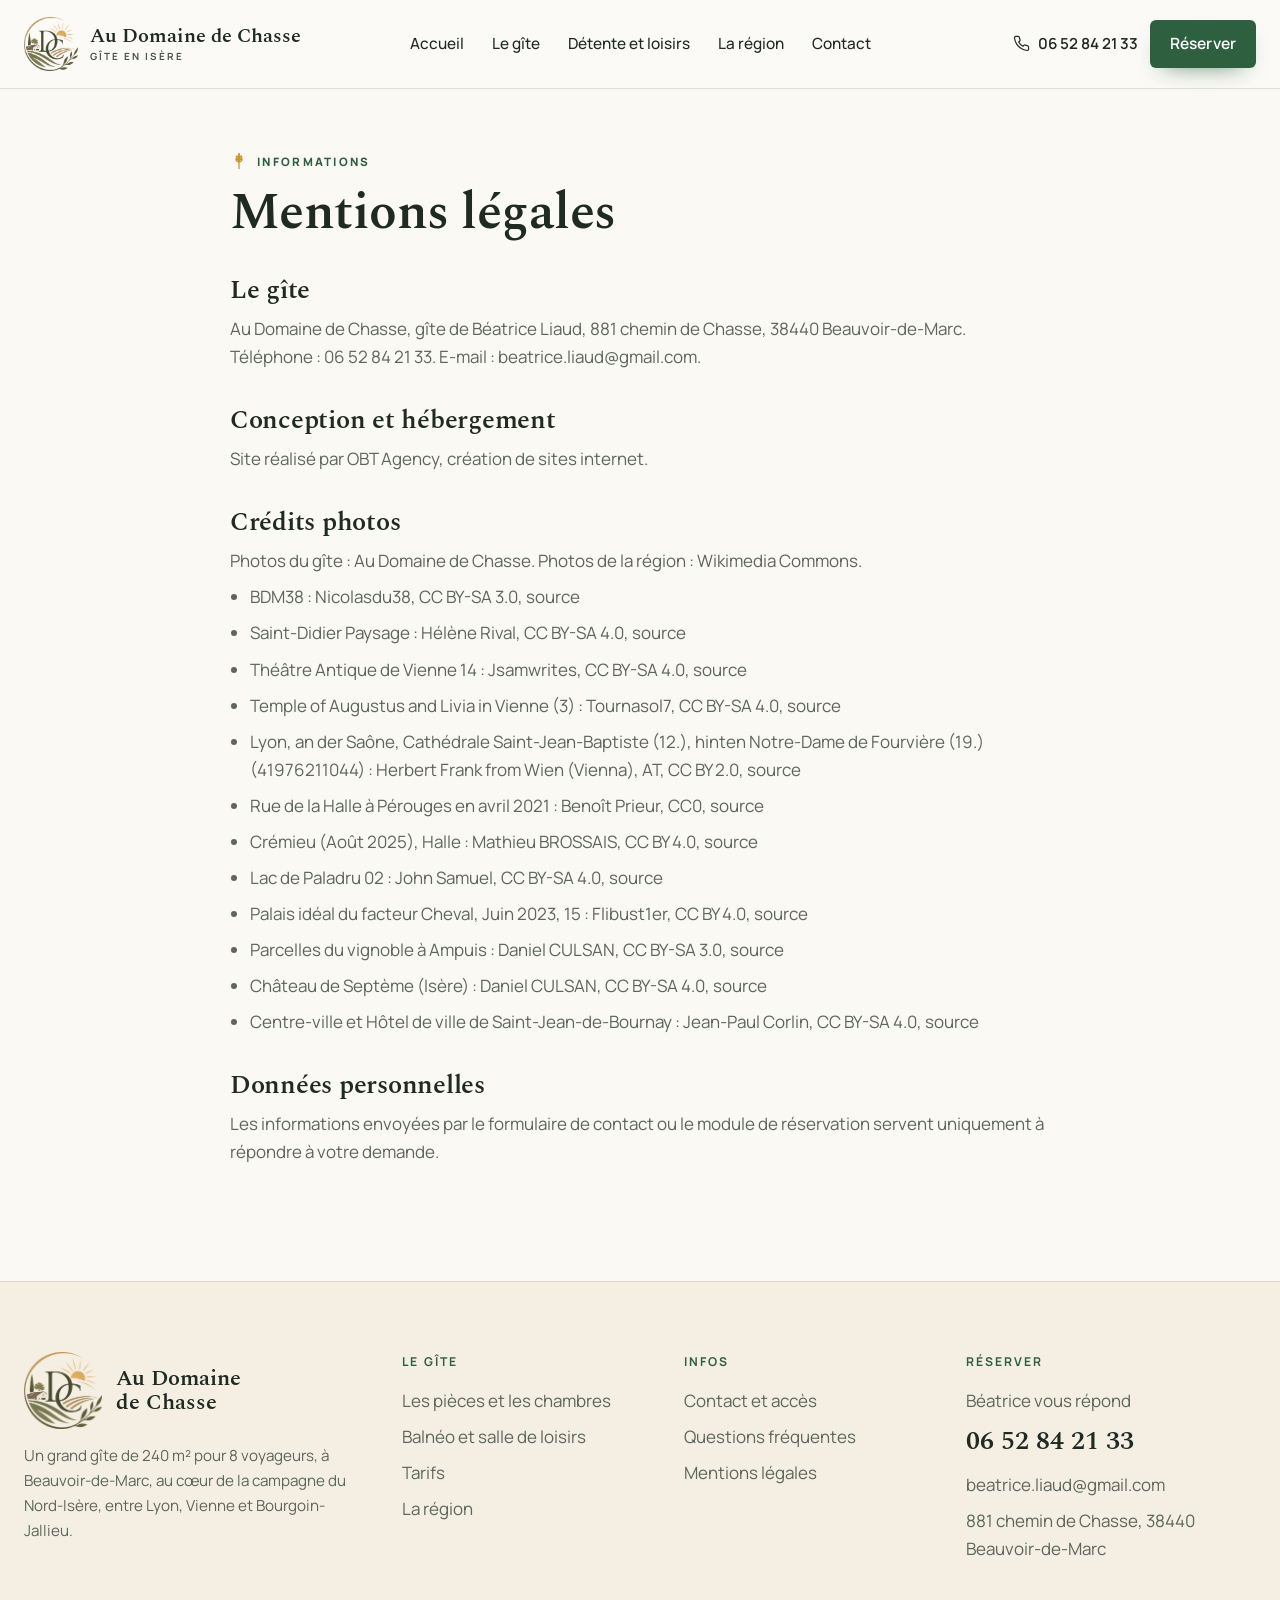
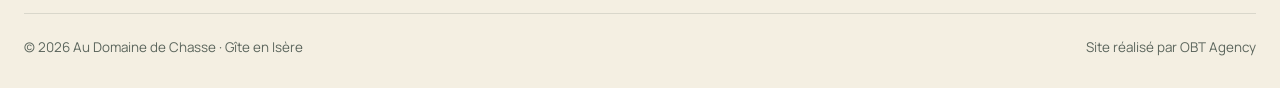
==== mentions-legales.html @ 03ffee57 "Site de démonstration Au Domaine de Chasse, V1 Co-Authored-By: Claude Opus 5.5 <noreply@anthropic.co" ====
<!doctype html>
<html lang="fr">
<head>
<meta charset="utf-8">
<meta name="viewport" content="width=device-width, initial-scale=1">
<meta name="robots" content="noindex, nofollow">
<title>Mentions légales · Au Domaine de Chasse</title>
<meta name="description" content="Mentions légales du site Au Domaine de Chasse.">
<link rel="icon" href="images/logo-couleur.png">
<link rel="preconnect" href="https://fonts.googleapis.com">
<link rel="preconnect" href="https://fonts.gstatic.com" crossorigin>
<link href="https://fonts.googleapis.com/css2?family=Manrope:wght@400;500;600;700;800&family=Spectral:ital,wght@0,500;0,600;1,500&display=swap" rel="stylesheet">
<link rel="stylesheet" href="css/style.css">
</head>
<body data-page="mentions">
<header class="entete toujours-plein">
  <div class="conteneur barre">
    <a class="logo" href="index.html" aria-label="Au Domaine de Chasse, accueil"><span class="monogramme"><img class="blanc" src="images/logo-blanc.png" alt="" width="640" height="629"><img class="sombre" src="images/logo-couleur.png" alt="" width="640" height="629"></span><span class="nom">Au Domaine de Chasse<small>Gîte en Isère</small></span></a>
    <ul class="menu">
      <li><a href="index.html">Accueil</a></li>
      <li><a href="le-gite.html">Le gîte</a></li>
      <li><a href="detente-et-loisirs.html">Détente et loisirs</a></li>
      <li><a href="la-region.html">La région</a></li>
      <li><a href="contact.html">Contact</a></li>
    </ul>
    <div class="actions">
      <a class="tel-entete" href="tel:+33652842133"><svg viewBox="0 0 24 24" fill="none" stroke="currentColor" stroke-width="1.7" stroke-linecap="round" stroke-linejoin="round" aria-hidden="true"><path d="M22 16.9v3a2 2 0 0 1-2.2 2 19.8 19.8 0 0 1-8.6-3.1 19.5 19.5 0 0 1-6-6A19.8 19.8 0 0 1 2.1 4.2 2 2 0 0 1 4.1 2h3a2 2 0 0 1 2 1.7c.1 1 .4 1.9.7 2.8a2 2 0 0 1-.5 2.1L8 9.9a16 16 0 0 0 6 6l1.3-1.3a2 2 0 0 1 2.1-.4c.9.3 1.8.6 2.8.7a2 2 0 0 1 1.7 2z"/></svg><span>06 52 84 21 33</span></a>
      <a class="btn btn-plein" href="contact.html#reserver" data-obt-reserve>Réserver</a>
      <button class="burger" aria-label="Menu" aria-expanded="false"><span></span></button>
    </div>
  </div>
</header>
<main>
<section class="section haut-page">
  <div class="conteneur texte-legal">
    <span class="surtitre"><svg viewBox="0 0 24 24" fill="none" stroke="currentColor" stroke-width="1.7" stroke-linecap="round" stroke-linejoin="round" aria-hidden="true"><path d="M12 22V9"/><path d="M12 13c-2.5 0-4-1.6-4-4 2.5 0 4 1.6 4 4zM12 13c2.5 0 4-1.6 4-4-2.5 0-4 1.6-4 4zM12 9c-2.2 0-3.5-1.4-3.5-3.5C10.7 5.5 12 6.9 12 9zM12 9c2.2 0 3.5-1.4 3.5-3.5C13.3 5.5 12 6.9 12 9zM12 5.5c-1-1-1-2.5 0-3.5 1 1 1 2.5 0 3.5z"/></svg>Informations</span>
    <h1>Mentions légales</h1>
    <h2>Le gîte</h2>
    <p>Au Domaine de Chasse, gîte de Béatrice Liaud, 881 chemin de Chasse, 38440 Beauvoir-de-Marc. Téléphone : 06 52 84 21 33. E-mail : beatrice.liaud@gmail.com.</p>
    <h2>Conception et hébergement</h2>
    <p>Site réalisé par OBT Agency, création de sites internet.</p>
    <h2 id="credits">Crédits photos</h2>
    <p>Photos du gîte : Au Domaine de Chasse. Photos de la région : Wikimedia Commons.</p>
    <ul><li>BDM38 : Nicolasdu38, CC BY-SA 3.0, <a href="https://commons.wikimedia.org/wiki/File:BDM38.jpg" target="_blank" rel="noopener">source</a></li><li>Saint-Didier Paysage : Hélène Rival, CC BY-SA 4.0, <a href="https://commons.wikimedia.org/wiki/File:Saint-Didier_Paysage.jpg" target="_blank" rel="noopener">source</a></li><li>Théâtre Antique de Vienne 14 : Jsamwrites, CC BY-SA 4.0, <a href="https://commons.wikimedia.org/wiki/File:Th%C3%A9%C3%A2tre_Antique_de_Vienne_14.jpg" target="_blank" rel="noopener">source</a></li><li>Temple of Augustus and Livia in Vienne (3) : Tournasol7, CC BY-SA 4.0, <a href="https://commons.wikimedia.org/wiki/File:Temple_of_Augustus_and_Livia_in_Vienne_(3).jpg" target="_blank" rel="noopener">source</a></li><li>Lyon, an der Saône, Cathédrale Saint-Jean-Baptiste (12.), hinten Notre-Dame de Fourvière (19.) (41976211044) : Herbert Frank from Wien (Vienna), AT, CC BY 2.0, <a href="https://commons.wikimedia.org/wiki/File:Lyon,_an_der_Sa%C3%B4ne,_Cath%C3%A9drale_Saint-Jean-Baptiste_(12.),_hinten_Notre-Dame_de_Fourvi%C3%A8re_(19.)_(41976211044).jpg" target="_blank" rel="noopener">source</a></li><li>Rue de la Halle à Pérouges en avril 2021 : Benoît Prieur, CC0, <a href="https://commons.wikimedia.org/wiki/File:Rue_de_la_Halle_%C3%A0_P%C3%A9rouges_en_avril_2021.jpg" target="_blank" rel="noopener">source</a></li><li>Crémieu (Août 2025), Halle : Mathieu BROSSAIS, CC BY 4.0, <a href="https://commons.wikimedia.org/wiki/File:Cr%C3%A9mieu_(Ao%C3%BBt_2025)_-_Halle.jpg" target="_blank" rel="noopener">source</a></li><li>Lac de Paladru 02 : John Samuel, CC BY-SA 4.0, <a href="https://commons.wikimedia.org/wiki/File:Lac_de_Paladru_02.jpg" target="_blank" rel="noopener">source</a></li><li>Palais idéal du facteur Cheval, Juin 2023, 15 : Flibust1er, CC BY 4.0, <a href="https://commons.wikimedia.org/wiki/File:Palais_id%C3%A9al_du_facteur_Cheval_-_Juin_2023_-_15.jpg" target="_blank" rel="noopener">source</a></li><li>Parcelles du vignoble à Ampuis : Daniel CULSAN, CC BY-SA 3.0, <a href="https://commons.wikimedia.org/wiki/File:Parcelles_du_vignoble_%C3%A0_Ampuis.jpg" target="_blank" rel="noopener">source</a></li><li>Château de Septème (Isère) : Daniel CULSAN, CC BY-SA 4.0, <a href="https://commons.wikimedia.org/wiki/File:Ch%C3%A2teau_de_Sept%C3%A8me_(Is%C3%A8re).JPG" target="_blank" rel="noopener">source</a></li><li>Centre-ville et Hôtel de ville de Saint-Jean-de-Bournay : Jean-Paul Corlin, CC BY-SA 4.0, <a href="https://commons.wikimedia.org/wiki/File:Centre-ville_et_H%C3%B4tel_de_ville_de_Saint-Jean-de-Bournay.jpg" target="_blank" rel="noopener">source</a></li></ul>
    <h2>Données personnelles</h2>
    <p>Les informations envoyées par le formulaire de contact ou le module de réservation servent uniquement à répondre à votre demande.</p>
  </div>
</section>
</main>
<footer class="pied">
  <div class="conteneur">
    <div class="grille">
      <div>
        <a class="logo-pied" href="index.html"><img src="images/logo-couleur.png" alt="Au Domaine de Chasse" width="640" height="629"><span>Au Domaine<br>de Chasse</span></a>
        <p>Un grand gîte de 240 m² pour 8 voyageurs, à Beauvoir-de-Marc, au cœur de la campagne du Nord-Isère, entre Lyon, Vienne et Bourgoin-Jallieu.</p>
      </div>
      <div><h4>Le gîte</h4><ul><li><a href="le-gite.html">Les pièces et les chambres</a></li><li><a href="detente-et-loisirs.html">Balnéo et salle de loisirs</a></li><li><a href="le-gite.html#tarifs">Tarifs</a></li><li><a href="la-region.html">La région</a></li></ul></div>
      <div><h4>Infos</h4><ul><li><a href="contact.html">Contact et accès</a></li><li><a href="contact.html#questions">Questions fréquentes</a></li><li><a href="mentions-legales.html">Mentions légales</a></li></ul></div>
      <div><h4>Réserver</h4><ul><li>Béatrice vous répond<a class="tel-pied" href="tel:+33652842133">06 52 84 21 33</a></li><li><a href="mailto:beatrice.liaud@gmail.com">beatrice.liaud@gmail.com</a></li><li>881 chemin de Chasse, 38440 Beauvoir-de-Marc</li></ul></div>
    </div>
    <div class="bas"><span>© 2026 Au Domaine de Chasse · Gîte en Isère</span><span>Site réalisé par OBT Agency</span></div>
  </div>
</footer>
<nav class="barre-mobile" aria-label="Contact rapide">
  <a class="appeler" href="tel:+33652842133"><svg viewBox="0 0 24 24" fill="none" stroke="currentColor" stroke-width="1.7" stroke-linecap="round" stroke-linejoin="round" aria-hidden="true"><path d="M22 16.9v3a2 2 0 0 1-2.2 2 19.8 19.8 0 0 1-8.6-3.1 19.5 19.5 0 0 1-6-6A19.8 19.8 0 0 1 2.1 4.2 2 2 0 0 1 4.1 2h3a2 2 0 0 1 2 1.7c.1 1 .4 1.9.7 2.8a2 2 0 0 1-.5 2.1L8 9.9a16 16 0 0 0 6 6l1.3-1.3a2 2 0 0 1 2.1-.4c.9.3 1.8.6 2.8.7a2 2 0 0 1 1.7 2z"/></svg> Appeler</a>
  <a href="contact.html#reserver" data-obt-reserve><svg viewBox="0 0 24 24" fill="none" stroke="currentColor" stroke-width="1.7" stroke-linecap="round" stroke-linejoin="round" aria-hidden="true"><rect x="3" y="5" width="18" height="16" rx="2"/><path d="M3 10h18M8 3v4M16 3v4M8 14h2M14 14h2M8 17h2"/></svg> Réserver</a>
</nav>
<script src="js/site.js"></script>
<div data-obt-booking data-obt-key="demo-domaine-de-chasse" data-obt-api="https://demo-domaine-de-chasse.obt.invalid" data-obt-form-key="demo" data-obt-form-endpoint="https://demo-domaine-de-chasse.obt.invalid/envoi" data-obt-subject="Demande de réservation au Domaine de Chasse"></div>
<script src="js/obt-demo.js"></script>
<script src="https://obt-gestion.com/blocks/obt-booking.js" defer></script>
</body>
</html>
---- css/style.css ----
/* Au Domaine de Chasse : site OBT Agency, octobre 2026 (mécanique reprise des 7 Sartôts, habillage redessiné) */
:root{
  --fond:#fbf9f3;
  --creme:#f4efe2;
  --pierre:#e6dfcf;
  --glacier:#eef3e8;
  --encre:#1f2a22;
  --doux:#5c665d;
  --lac:#2e6040;
  --lac-fonce:#214a30;
  --lac-pale:#e1ebdc;
  --soleil:#c9962f;
  --blanc:#fff;
  --trait:rgba(31,42,34,.12);
  --r:8px;
  --titre:"Spectral",Georgia,serif;
  --texte:"Manrope",system-ui,sans-serif;
  --large:1240px;
}
*{box-sizing:border-box;margin:0;padding:0}
html{scroll-behavior:smooth}
body{background:var(--fond);color:var(--encre);font:400 17px/1.65 var(--texte);-webkit-font-smoothing:antialiased;overflow-x:hidden}
img{display:block;max-width:100%}
a{color:inherit;text-decoration:none}
button{font:inherit;cursor:pointer;border:0;background:none;color:inherit}
.conteneur{width:min(var(--large),100% - 48px);margin-inline:auto}
h1,h2,h3{font-family:var(--titre);font-weight:600;line-height:1.1;letter-spacing:-.015em;}
h2{font-size:clamp(2rem,3.6vw,3.05rem)}
h3{font-size:1.4rem}
em.it{font-style:italic;font-weight:500;color:var(--lac)}
.surtitre{display:inline-flex;align-items:center;gap:9px;font-size:.76rem;letter-spacing:.17em;text-transform:uppercase;font-weight:700;color:var(--lac);margin-bottom:14px}
.surtitre svg{width:18px;height:18px;flex:none;color:var(--soleil)}
.section{padding:clamp(72px,9vw,120px) 0}
.section.creme{background:var(--creme)}
.section.glacier{background:var(--glacier)}
.entete-section{display:flex;justify-content:space-between;align-items:end;gap:32px;margin-bottom:44px;flex-wrap:wrap}
.entete-section.centre{justify-content:center;text-align:center}
.petit{font-size:.9rem;color:var(--doux)}

/* Boutons */
.btn{display:inline-flex;align-items:center;gap:10px;padding:14px 24px;border-radius:999px;font-weight:600;font-size:.97rem;transition:transform .25s,background .25s,color .25s,box-shadow .25s;white-space:nowrap}
.btn svg{width:18px;height:18px;flex:none}
.btn-plein{background:var(--lac);color:#fff;box-shadow:0 10px 26px -12px rgba(46,96,64,.8)}
.btn-plein:hover{background:var(--lac-fonce);transform:translateY(-2px)}
.btn-blanc{background:#fff;color:var(--encre)}
.btn-blanc:hover{transform:translateY(-2px)}
.btn-contour{border:1.5px solid currentColor}
.btn-contour:hover{background:var(--encre);color:#fff;border-color:var(--encre)}
.btn-contour-blanc{border:1.5px solid rgba(255,255,255,.8);color:#fff}
.btn-contour-blanc:hover{background:#fff;color:var(--encre)}
.lien-fleche{display:inline-flex;align-items:center;gap:8px;white-space:nowrap;font-weight:600;color:var(--lac);border-bottom:1.5px solid transparent;transition:border-color .2s}
.lien-fleche:hover{border-color:currentColor}
.lien-fleche svg{width:18px;height:18px;flex:none}

/* Écran d'entrée : une photo et le logo, rien d'autre */
.loader{position:fixed;inset:0;z-index:200;display:grid;place-items:start center;background:#a9b88f;overflow:hidden;transform:translateY(0);transition:transform .9s cubic-bezier(.77,0,.18,1);will-change:transform}
.loader img.fond{position:absolute;inset:0;width:100%;height:100%;object-fit:cover;object-position:center 60%;animation:loaderZoom 3.2s ease-out forwards}
.loader .logo-entree{position:relative;margin-top:12vh;width:min(440px,72vw);height:auto;filter:drop-shadow(0 2px 14px rgba(10,30,50,.35));opacity:0;animation:apparait 1s .3s ease forwards}
.loader.fini{transform:translateY(-100%)}
@keyframes loaderZoom{from{transform:scale(1.08)}to{transform:scale(1)}}
@keyframes apparait{to{opacity:1}}

/* Logo */
.logo{display:block;position:relative;width:150px}
.logo img{width:100%;height:auto;transition:opacity .3s}
.logo .sombre{position:absolute;inset:0;opacity:0}
.entete.plein .logo .blanc,.entete.toujours-plein .logo .blanc,.entete.menu-ouvert .logo .blanc{opacity:0}
.entete.plein .logo .sombre,.entete.toujours-plein .logo .sombre,.entete.menu-ouvert .logo .sombre{opacity:1}
.logo-pied img{width:190px;height:auto}

/* En-tête */
.entete{position:fixed;top:0;left:0;right:0;z-index:100;transition:background .35s,box-shadow .35s,color .35s;color:#fff}
.entete::before{content:"";position:absolute;inset:0 0 -30px;background:linear-gradient(180deg,rgba(14,24,16,.42),transparent);pointer-events:none;transition:opacity .35s}
.entete.plein::before,.entete.toujours-plein::before{opacity:0}
.entete .barre{position:relative;display:grid;grid-template-columns:1fr auto 1fr;align-items:center;gap:20px;height:84px}
.entete.plein,.entete.toujours-plein{background:rgba(251,250,247,.96);backdrop-filter:blur(10px);color:var(--encre);box-shadow:0 1px 0 var(--trait)}
.menu{display:flex;gap:28px;align-items:center;justify-content:center}
.menu>li{list-style:none;position:relative}
.menu a,.menu .ouvrir{font-weight:500;font-size:.96rem;display:inline-flex;align-items:center;gap:6px;padding:8px 0;position:relative;line-height:1.2}
.menu a::after,.menu .ouvrir::after{content:"";position:absolute;left:0;bottom:2px;height:1.5px;width:0;background:currentColor;transition:width .3s}
.menu a:hover::after,.menu .ouvrir:hover::after,.menu a.actif::after,.menu .ouvrir.actif::after{width:100%}
.menu .ouvrir svg{width:12px;height:12px;transition:transform .25s}
.sous-menu{position:absolute;top:calc(100% + 10px);left:50%;transform:translate(-50%,8px);background:#fff;color:var(--encre);border-radius:16px;box-shadow:0 24px 60px -20px rgba(31,42,34,.38);padding:10px;min-width:300px;opacity:0;visibility:hidden;transition:.25s}
.menu li:hover .sous-menu,.menu li:focus-within .sous-menu{opacity:1;visibility:visible;transform:translate(-50%,0)}
.menu li:hover .ouvrir svg{transform:rotate(180deg)}
.sous-menu a{display:flex;align-items:center;gap:12px;padding:8px;border-radius:10px;width:100%}
.sous-menu a::after{display:none}
.sous-menu a:hover{background:var(--glacier)}
.sous-menu img{width:56px;height:42px;object-fit:cover;border-radius:7px}
.sous-menu small{display:block;color:var(--doux);font-size:.78rem}
.sous-menu .tous{justify-content:center;font-weight:600;color:var(--lac);margin-top:4px;border-top:1px solid var(--trait);border-radius:0 0 10px 10px}
.entete .actions{display:flex;justify-content:flex-end;align-items:center;gap:12px}
.tel-entete{display:inline-flex;align-items:center;gap:8px;font-weight:600;font-size:.95rem}
.tel-entete svg{width:17px;height:17px}
.entete .btn{padding:11px 20px}
.burger{display:none;width:44px;height:44px;border-radius:50%;place-items:center}
.burger span{display:block;width:22px;height:1.8px;background:currentColor;position:relative}
.burger span::before,.burger span::after{content:"";position:absolute;left:0;width:22px;height:1.8px;background:currentColor}
.burger span::before{top:-7px}.burger span::after{top:7px}

/* Hero : trois photos en fondu */
.hero{position:relative;height:100svh;min-height:640px;color:#fff;overflow:hidden;display:flex;align-items:flex-end}
.hero .diapos{position:absolute;inset:0}
.hero .diapos img.fond{position:absolute;inset:0;width:100%;height:100%;object-fit:cover;opacity:0;transition:opacity 1.6s ease}
.hero .diapos img.fond.actif{opacity:1;animation:lent 7s ease-out forwards}
.hero .diapos img.fond:first-child{object-position:22% center}
@keyframes lent{from{transform:scale(1.08)}to{transform:scale(1)}}
.hero::after{content:"";position:absolute;inset:0;background:linear-gradient(90deg,rgba(14,24,16,.55) 0%,rgba(14,24,16,.18) 55%,rgba(14,24,16,0) 78%),linear-gradient(180deg,rgba(14,24,16,.3) 0%,rgba(14,24,16,0) 26%,rgba(14,24,16,0) 45%,rgba(14,24,16,.62) 100%)}
.hero .contenu{position:relative;z-index:2;padding-bottom:clamp(48px,8vh,88px);width:min(var(--large),100% - 48px);margin-inline:auto}
.hero h1{font-size:clamp(2.6rem,5.2vw,4.7rem);max-width:15ch;text-shadow:0 2px 30px rgba(0,0,0,.25)}
.hero h1 em{font-weight:500}
.hero .sous{font-size:clamp(1.02rem,1.5vw,1.2rem);margin:18px 0 30px;max-width:50ch;opacity:.96}
.hero .boutons{display:flex;gap:12px;flex-wrap:wrap}
.note-heros{display:inline-flex;align-items:center;gap:10px;margin-bottom:20px;font-size:15px;padding:9px 18px;border-radius:999px;background:rgba(255,255,255,.14);border:1px solid rgba(255,255,255,.34);backdrop-filter:blur(10px);-webkit-backdrop-filter:blur(10px)}
.note-heros strong{font-size:17px}
.note-heros:hover span:last-child{text-decoration:underline}
.etoiles{color:var(--soleil);letter-spacing:2px;font-size:1rem}

/* Bande de chiffres */
.chiffres{background:#fff;border-bottom:1px solid var(--trait)}
.chiffres .grille{display:grid;grid-template-columns:repeat(5,1fr)}
.chiffres .item{padding:30px 18px;text-align:center;border-right:1px solid var(--trait)}
.chiffres .item:last-child{border-right:0}
.chiffres strong{display:block;font-family:var(--titre);font-size:2rem;font-weight:600;color:var(--lac);line-height:1.15}
.chiffres span{font-size:.9rem;color:var(--doux)}

/* Rail des hébergements : trois cartes visibles, qui défilent */
.rail{position:relative}
.rail-piste{display:grid;grid-auto-flow:column;grid-auto-columns:calc((100% - 40px) / 3);gap:20px;overflow-x:auto;scroll-snap-type:x mandatory;scroll-behavior:smooth;padding:4px 2px 26px;scrollbar-width:none}
.rail-piste::-webkit-scrollbar{display:none}
.rail-piste>*{scroll-snap-align:start}
.rail-fleches{display:flex;gap:10px;justify-content:flex-end}
.rail-fleches button{width:48px;height:48px;border-radius:50%;border:1.5px solid var(--trait);display:grid;place-items:center;background:#fff;transition:.25s}
.rail-fleches button:hover{background:var(--lac);color:#fff;border-color:var(--lac)}
.rail-fleches svg{width:20px;height:20px}

/* Cartes des hébergements */
.carte-gite{background:#fff;border-radius:var(--r);overflow:hidden;box-shadow:0 1px 0 var(--trait),0 18px 40px -28px rgba(31,42,34,.45);display:flex;flex-direction:column;transition:transform .35s,box-shadow .35s}
.carte-gite:hover{transform:translateY(-6px);box-shadow:0 1px 0 var(--trait),0 30px 60px -30px rgba(31,42,34,.5)}
.carte-gite .visuel{aspect-ratio:4/3;overflow:hidden;position:relative}
.carte-gite .visuel img{width:100%;height:100%;object-fit:cover;transition:transform .8s}
.carte-gite:hover .visuel img{transform:scale(1.06)}
.carte-gite .etiquette{position:absolute;top:14px;left:14px;background:rgba(255,255,255,.94);color:var(--encre);font-size:.76rem;font-weight:700;padding:6px 12px;border-radius:999px}
.carte-gite .corps{padding:22px 22px 24px;display:flex;flex-direction:column;gap:10px;flex:1}
.carte-gite h3{font-size:1.6rem}
.carte-gite p{color:var(--doux);font-size:.95rem;flex:1}
.pastilles{display:flex;flex-wrap:wrap;gap:6px}
.pastilles span{font-size:.78rem;font-weight:600;background:var(--lac-pale);color:var(--lac-fonce);padding:5px 10px;border-radius:999px}

/* Bloc photos + texte */
.duo{display:grid;grid-template-columns:1.05fr 1fr;gap:clamp(36px,6vw,90px);align-items:center}
.duo.inverse{grid-template-columns:1fr 1.05fr}
.duo.inverse>:first-child{order:2}
.duo-texte p{color:var(--doux);margin-top:16px}
.duo-texte p strong{color:var(--encre);font-weight:600}
.duo-texte .btn,.duo-texte>.lien-fleche{margin-top:28px}
.duo-photos{display:grid;grid-template-columns:1.25fr 1fr;grid-template-rows:minmax(0,1fr) minmax(0,1fr);gap:14px;height:clamp(420px,46vw,600px)}
.duo-photos img{width:100%;height:100%;min-height:0;object-fit:cover;border-radius:var(--r)}
.duo-photos img:first-child{grid-row:span 2}
.duo-photos.paysage{grid-template-columns:1fr 1fr;grid-template-rows:minmax(0,1.35fr) minmax(0,1fr)}
.duo-photos.paysage img:first-child{grid-row:auto;grid-column:span 2}
.signature{display:flex;align-items:center;gap:14px;margin-top:26px;padding-top:22px;border-top:1px solid var(--trait)}
.signature .rond{width:52px;height:52px;border-radius:50%;background:var(--lac);color:#fff;display:grid;place-items:center;font-family:var(--titre);font-style:italic;font-size:1.4rem}
.signature small{display:block;color:var(--doux);font-size:.88rem}
.signature+.lien-fleche{margin-top:22px}
.menu-mini{display:grid;grid-template-columns:1fr 1fr;gap:12px;margin-top:24px}
.menu-mini div{background:#fff;border:1px solid var(--trait);border-radius:var(--r);padding:16px 18px;display:flex;flex-direction:column}
.menu-mini span{font-size:.86rem;color:var(--doux)}
.menu-mini strong{font-family:var(--titre);font-size:1.9rem;color:var(--lac);line-height:1.1}
.menu-mini+.petit{margin-top:10px}

/* Petits blocs « compris » : trois par ligne */
.compris{display:grid;grid-template-columns:repeat(3,1fr);gap:14px}
.compris .bloc{background:#fff;border-radius:var(--r);padding:18px 20px;display:flex;align-items:center;gap:14px;border:1px solid var(--trait)}
.compris .bloc svg{width:28px;height:28px;flex:none;color:var(--lac)}
.compris .bloc strong{display:block;font-size:.97rem;line-height:1.25}
.compris .bloc small{color:var(--doux);font-size:.84rem}

/* Mosaïque */
.mosaique{display:grid;grid-auto-flow:dense;grid-template-columns:repeat(4,1fr);grid-auto-rows:220px;gap:12px}
.mosaique button{position:relative;overflow:hidden;border-radius:var(--r);display:block;padding:0}
.mosaique button img{width:100%;height:100%;object-fit:cover;transition:transform .7s}
.mosaique button:hover img{transform:scale(1.05)}
.mosaique .grand{grid-column:span 2;grid-row:span 2}
.mosaique .large{grid-column:span 2}
.mosaique .haut{grid-row:span 2}
.mosaique button span{position:absolute;left:12px;bottom:12px;background:rgba(255,255,255,.94);color:var(--encre);font-size:.78rem;font-weight:600;padding:5px 10px;border-radius:999px;opacity:0;transform:translateY(6px);transition:.3s}
.mosaique button:hover span{opacity:1;transform:none}

/* Avis */
.avis-grille{display:grid;grid-template-columns:repeat(3,1fr);gap:20px}
.avis{background:#fff;border-radius:var(--r);padding:28px;border:1px solid var(--trait);display:flex;flex-direction:column;gap:16px}
.avis blockquote{font-family:var(--titre);font-size:1.12rem;line-height:1.5}
.avis footer{display:flex;justify-content:space-between;align-items:center;color:var(--doux);font-size:.88rem;margin-top:auto}
.avis footer strong{color:var(--encre)}
.avis-seul{margin-top:16px}
.avis-seul .etoiles span{color:var(--encre);font-weight:600;letter-spacing:0;margin-left:6px}

/* Activités */
.activites{display:grid;grid-template-columns:repeat(4,1fr);gap:16px}
.activite{position:relative;border-radius:var(--r);overflow:hidden;aspect-ratio:3/4;color:#fff;display:flex;align-items:flex-end}
.activite img{position:absolute;inset:0;width:100%;height:100%;object-fit:cover;transition:transform .8s}
.activite:hover img{transform:scale(1.06)}
.activite::after{content:"";position:absolute;inset:0;background:linear-gradient(180deg,transparent 45%,rgba(14,26,16,.78))}
.activite .txt{position:relative;z-index:2;padding:20px}
.activite h3{font-size:1.3rem}
.activite small{font-size:.85rem;opacity:.92}
.activite.large{grid-column:span 2;aspect-ratio:auto}
.credit{font-size:.75rem;color:var(--doux);margin-top:18px}
.credit a{text-decoration:underline}
.credit+.credit{margin-top:4px}

/* Bande d'appel */
.appel{position:relative;color:#fff;overflow:hidden}
.appel img{position:absolute;inset:0;width:100%;height:100%;object-fit:cover}
.appel::after{content:"";position:absolute;inset:0;background:linear-gradient(90deg,rgba(22,50,32,.84),rgba(22,50,32,.3))}
.appel .conteneur{position:relative;z-index:2;padding:clamp(80px,10vw,130px) 0}
.appel h2{max-width:18ch}
.appel p{max-width:48ch;margin:16px 0 28px;opacity:.92}
.appel .boutons{display:flex;gap:12px;flex-wrap:wrap}

/* Contact */
.contact-grille{display:grid;grid-template-columns:1fr 1.15fr;gap:clamp(30px,5vw,70px);align-items:start}
.intro-contact{color:var(--doux);margin-top:14px}
.coordonnees{display:flex;flex-direction:column;gap:12px;margin-top:24px}
.coordonnees a{display:flex;gap:14px;align-items:center;background:#fff;border:1px solid var(--trait);border-radius:var(--r);padding:14px 18px}
.coordonnees svg{width:22px;height:22px;color:var(--lac);flex:none}
.coordonnees small{display:block;color:var(--doux);font-size:.82rem}
.coordonnees strong{font-weight:600}
.note-carte{display:flex;align-items:center;gap:14px;margin-top:12px;background:var(--encre);color:#fff;border-radius:var(--r);padding:14px 18px}
.note-carte>strong{font-family:var(--titre);font-size:2rem;line-height:1}
.note-carte small{display:block;font-size:.85rem;opacity:.85}
.carte-maps{margin-top:16px;border-radius:var(--r);overflow:hidden;border:1px solid var(--trait);height:300px;background:var(--pierre)}
.carte-maps iframe{width:100%;height:100%;border:0;display:block}
form.formulaire{background:#fff;border-radius:18px;padding:clamp(24px,3.5vw,40px);box-shadow:0 30px 70px -40px rgba(31,42,34,.45);display:grid;grid-template-columns:1fr 1fr;gap:16px}
.formulaire h3{grid-column:1/-1;font-size:1.7rem}
.formulaire .plein-l{grid-column:1/-1}
.formulaire label,.formulaire .etiquette-champ{display:flex;flex-direction:column;gap:6px;font-size:.85rem;font-weight:600}
.formulaire .etiquette-champ{margin-bottom:8px}
.formulaire input,.formulaire select,.formulaire textarea{font:inherit;font-weight:400;font-size:1rem;padding:13px 15px;border:1.5px solid var(--trait);border-radius:10px;background:var(--fond);color:var(--encre);transition:border-color .2s;width:100%}
.formulaire input:focus,.formulaire select:focus,.formulaire textarea:focus{outline:none;border-color:var(--lac)}
.formulaire textarea{min-height:120px;resize:vertical}
.formulaire .choix-gites{display:flex;flex-wrap:wrap;gap:8px}
.formulaire .choix-gites label{flex-direction:row;align-items:center;gap:8px;font-weight:500;background:var(--fond);border:1.5px solid var(--trait);border-radius:999px;padding:8px 14px;cursor:pointer}
.formulaire .choix-gites input,.formulaire .choix-table input{width:auto;accent-color:var(--lac)}
.formulaire .choix-table{flex-direction:row;align-items:center;gap:10px;font-weight:500;background:var(--glacier);border-radius:10px;padding:12px 14px}
.formulaire .envoyer{grid-column:1/-1;justify-content:center;padding:16px}
.formulaire .merci{grid-column:1/-1;background:var(--lac-pale);color:var(--lac-fonce);border-radius:10px;padding:14px;font-weight:600;display:none}
.formulaire.envoye .merci{display:block}

/* FAQ */
.faq{max-width:860px;margin-inline:auto}
.faq details{border-bottom:1px solid var(--trait)}
.faq summary{list-style:none;cursor:pointer;display:flex;justify-content:space-between;align-items:center;gap:20px;padding:22px 0;font-family:var(--titre);font-size:1.28rem;font-weight:600}
.faq summary::-webkit-details-marker{display:none}
.faq summary::after{content:"+";font-family:var(--texte);font-size:1.6rem;font-weight:300;color:var(--lac);transition:transform .3s}
.faq details[open] summary::after{transform:rotate(45deg)}
.faq details p{padding:0 0 22px;color:var(--doux);max-width:70ch}

/* Accès et infos pratiques */
.acces{list-style:none;display:flex;flex-direction:column;gap:12px;margin-top:24px}
.acces li{display:flex;gap:14px;align-items:flex-start;background:#fff;border:1px solid var(--trait);border-radius:var(--r);padding:14px 18px;color:var(--doux);font-size:.95rem}
.acces li>svg{width:22px;height:22px;color:var(--lac);flex:none;margin-top:2px}
.acces strong{display:block;color:var(--encre);font-weight:600}
.acces strong.seul{display:inline;font-weight:500;color:var(--doux)}
.duo-texte .acces{margin-top:24px}

/* Pied de page */
.pied{background:var(--creme);padding:70px 0 30px;border-top:1px solid var(--trait)}
.pied .grille{display:grid;grid-template-columns:1.4fr 1fr 1fr 1.2fr;gap:40px}
.pied h4{font-size:.76rem;letter-spacing:.17em;text-transform:uppercase;color:var(--lac);margin-bottom:14px}
.pied ul{list-style:none;display:flex;flex-direction:column;gap:8px;color:var(--doux)}
.pied ul a:hover{color:var(--encre)}
.pied p{color:var(--doux);margin-top:14px;font-size:.95rem}
.pied .bas{display:flex;justify-content:space-between;gap:20px;margin-top:50px;padding-top:22px;border-top:1px solid var(--trait);font-size:.84rem;color:var(--doux);flex-wrap:wrap}
.pied .tel-pied{font-family:var(--titre);font-size:1.6rem;font-weight:600;color:var(--encre);display:block;margin-top:6px}

/* Barre d'appel mobile */
.barre-mobile{display:none}

/* Page intérieure : bandeau */
.bandeau{position:relative;height:clamp(420px,62vh,620px);color:#fff;display:flex;align-items:flex-end;overflow:hidden}
.bandeau.court{height:clamp(360px,48vh,480px)}
.bandeau img{position:absolute;inset:0;width:100%;height:100%;object-fit:cover}
.bandeau::after{content:"";position:absolute;inset:0;background:linear-gradient(180deg,rgba(14,24,16,.42),rgba(14,24,16,0) 35%,rgba(14,24,16,.62))}
.bandeau .conteneur{position:relative;z-index:2;padding-bottom:56px}
.bandeau h1{font-size:clamp(2.6rem,5.6vw,4.6rem)}
.bandeau p{font-size:1.12rem;margin-top:12px;max-width:56ch;opacity:.95}
.fil{font-size:.85rem;opacity:.85;margin-bottom:14px}
.fil a{text-decoration:underline;text-underline-offset:3px}

/* Fiche d'un hébergement */
.fiche{display:grid;grid-template-columns:1.5fr 1fr;gap:clamp(30px,5vw,70px);align-items:start}
.fiche .intro p{color:var(--doux);margin-top:16px;font-size:1.06rem}
.fiche .intro p.chapo{font-size:1.24rem;color:var(--encre);font-family:var(--titre);line-height:1.45}
.titre-equip{margin-top:44px}
.encart{position:sticky;top:110px;background:#fff;border-radius:18px;padding:28px;box-shadow:0 30px 70px -40px rgba(31,42,34,.45);border:1px solid var(--trait)}
.encart .ligne{display:flex;justify-content:space-between;gap:16px;padding:11px 0;border-bottom:1px solid var(--trait);font-size:.96rem}
.encart .ligne span{color:var(--doux)}
.encart .ligne strong{text-align:right}
.encart .btn{width:100%;justify-content:center;margin-top:14px}
.petit-encart{font-size:.8rem;color:var(--doux);margin-top:14px;text-align:center}
.pieces{display:grid;grid-template-columns:repeat(3,1fr);gap:14px;margin-top:40px}
.pieces.sans-marge{margin-top:0}
.piece{background:#fff;border:1px solid var(--trait);border-radius:var(--r);padding:18px}
.piece svg{width:26px;height:26px;color:var(--lac);margin-bottom:10px}
.piece strong{display:block;font-size:1rem}
.piece small{color:var(--doux);font-size:.88rem;display:block;margin-top:2px}
.equipements{display:flex;flex-wrap:wrap;gap:8px;margin-top:18px}
.equipements span{background:var(--creme);border-radius:999px;padding:7px 14px;font-size:.88rem}
.autres-gites{display:grid;grid-template-columns:repeat(3,1fr);gap:20px}

/* Tarifs */
.tarifs{background:#fff;border-radius:18px;border:1px solid var(--trait);padding:clamp(18px,3vw,34px);box-shadow:0 30px 70px -45px rgba(31,42,34,.4)}
.tableau-defile{overflow-x:auto}
.tarifs table{width:100%;border-collapse:collapse;min-width:560px}
.tarifs caption{text-align:left;font-family:var(--titre);font-size:1.3rem;font-weight:600;margin-bottom:14px}
.tarifs th,.tarifs td{padding:14px 16px;text-align:left;border-bottom:1px solid var(--trait);vertical-align:top}
.tarifs thead th{font-size:.82rem;text-transform:uppercase;letter-spacing:.08em;color:var(--lac);font-weight:700;background:var(--glacier)}
.tarifs thead th:first-child{border-radius:10px 0 0 10px}
.tarifs thead th:last-child{border-radius:0 10px 10px 0}
.tarifs tbody th{font-weight:600}
.tarifs td{font-family:var(--titre);font-size:1.18rem;font-weight:600}
.notes-tarifs{list-style:none;margin-top:18px;display:grid;grid-template-columns:1fr 1fr;gap:8px 24px;color:var(--doux);font-size:.92rem}
.notes-tarifs li{padding-left:18px;position:relative}
.notes-tarifs li::before{content:"";position:absolute;left:0;top:.6em;width:7px;height:7px;border-radius:50%;background:var(--soleil)}

/* Sommaire des hébergements */
.aparte{display:flex;gap:14px;align-items:flex-start;background:var(--glacier);border-radius:var(--r);padding:18px 22px;margin-bottom:clamp(40px,6vw,70px);color:var(--doux)}
.aparte svg{width:24px;height:24px;color:var(--lac);flex:none;margin-top:2px}
.aparte strong{color:var(--encre)}
.sommaire{display:flex;flex-direction:column;gap:clamp(50px,7vw,90px)}
.ligne-gite{display:grid;grid-template-columns:1.25fr 1fr;gap:clamp(30px,5vw,70px);align-items:center}
.ligne-gite:nth-child(even) .photos-gite{order:2}
.photos-gite{display:grid;grid-template-columns:2fr 1fr;grid-template-rows:minmax(0,1fr) minmax(0,1fr);gap:12px;height:clamp(340px,36vw,470px)}
.photos-gite img{width:100%;height:100%;min-height:0;object-fit:cover;border-radius:var(--r)}
.photos-gite img:first-child{grid-row:span 2}
.ligne-gite .numero{font-family:var(--titre);font-style:italic;color:var(--lac);font-size:1.1rem}
.ligne-gite h2{margin:6px 0 12px}
.ligne-gite p{color:var(--doux)}
.ligne-gite .pastilles{margin:18px 0 26px}
.ligne-gite .boutons{display:flex;gap:12px;flex-wrap:wrap}

/* La table : deux ardoises */
.carte-repas{display:grid;grid-template-columns:1fr 1fr;gap:24px}
.ardoise{background:#fff;border:1px solid var(--trait);border-radius:18px;padding:clamp(26px,3.5vw,44px);position:relative;overflow:hidden}
.ardoise::before{content:"";position:absolute;left:0;top:0;right:0;height:6px;background:linear-gradient(90deg,var(--lac),var(--soleil))}
.ardoise>svg{width:38px;height:38px;color:var(--lac);margin-bottom:16px}
.ardoise .prix{font-family:var(--titre);font-size:2.6rem;font-weight:600;color:var(--lac);margin:8px 0 18px;line-height:1}
.ardoise .prix small{font-family:var(--texte);font-size:.95rem;font-weight:500;color:var(--doux)}
.ardoise ul{list-style:none;display:flex;flex-direction:column;gap:10px}
.ardoise li{padding:0 0 10px 20px;border-bottom:1px dashed var(--trait);position:relative}
.ardoise li::before{content:"";position:absolute;left:0;top:.6em;width:7px;height:7px;border-radius:50%;background:var(--soleil)}
.ardoise .horaire{display:flex;gap:10px;align-items:center;margin-top:20px;color:var(--doux);font-size:.92rem}
.ardoise .horaire svg{width:20px;height:20px;color:var(--lac);flex:none}

/* Le hameau : frise */
.frise{list-style:none;display:grid;grid-template-columns:repeat(5,1fr);gap:18px;position:relative}
.frise::before{content:"";position:absolute;left:0;right:0;top:15px;height:2px;background:linear-gradient(90deg,var(--pierre),var(--lac))}
.frise li{position:relative;padding-top:42px}
.frise li::before{content:"";position:absolute;top:7px;left:0;width:18px;height:18px;border-radius:50%;background:var(--fond);border:3px solid var(--lac)}
.frise .annee{font-family:var(--titre);font-style:italic;font-size:1.3rem;color:var(--lac)}
.frise strong{display:block;margin:4px 0 6px;font-size:1.02rem}
.frise p{color:var(--doux);font-size:.92rem}

/* La région */
.bloc-region{margin-bottom:clamp(50px,7vw,90px)}
.photo-region{width:100%;aspect-ratio:4/3;object-fit:cover;border-radius:var(--r)}

/* Visionneuse : photo entière, jamais recadrée */
.visionneuse{position:fixed;inset:0;z-index:300;background:rgba(14,22,16,.94);display:none;align-items:center;justify-content:center;flex-direction:column;gap:16px;padding:24px}
.visionneuse.ouverte{display:flex}
.visionneuse img{max-width:min(1200px,92vw);max-height:72vh;object-fit:contain;border-radius:8px}
.visionneuse .legende{color:#fff;font-size:.95rem;opacity:.9}
.visionneuse button{position:absolute;color:#fff;width:52px;height:52px;border-radius:50%;background:rgba(255,255,255,.12);display:grid;place-items:center;font-size:1.6rem;line-height:1}
.visionneuse button:hover{background:rgba(255,255,255,.25)}
.visionneuse .fermer{top:20px;right:20px}
.visionneuse .prec{left:20px;top:50%;transform:translateY(-50%)}
.visionneuse .suiv{right:20px;top:50%;transform:translateY(-50%)}

/* Mentions */
.haut-page{padding-top:150px}
.texte-legal{max-width:820px}
.texte-legal h1{font-size:clamp(2.2rem,4vw,3.2rem)}
.texte-legal h2{font-size:1.6rem;margin:36px 0 10px}
.texte-legal p,.texte-legal li{color:var(--doux);margin-top:8px}
.texte-legal ul{padding-left:20px}

/* Apparition au défilement */
[data-reveal]{opacity:0;transform:translateY(26px);transition:opacity .9s ease,transform .9s ease}
[data-reveal].vu{opacity:1;transform:none}
@media (prefers-reduced-motion:reduce){
  [data-reveal]{opacity:1;transform:none;transition:none}
  .hero .diapos img.fond.actif,.loader img.fond{animation:none}
  html{scroll-behavior:auto}
}

/* Responsive */
@media (max-width:1100px){
  .rail-piste{grid-auto-columns:calc((100% - 20px) / 2)}
  .activites{grid-template-columns:repeat(2,1fr)}
  .menu{gap:18px}
  .tel-entete span{display:none}
  .frise{grid-template-columns:repeat(3,1fr);row-gap:30px}
}
@media (max-width:900px){
  .entete .barre{grid-template-columns:auto 1fr auto;height:70px}
  .logo{width:120px}
  .menu{display:none}
  .burger{display:grid}
  .entete .btn{display:none}
  .entete.menu-ouvert{background:var(--fond);color:var(--encre)}
  .entete.menu-ouvert::before{opacity:0}
  .entete.menu-ouvert .menu{display:flex;position:fixed;top:70px;left:0;right:0;bottom:0;flex-direction:column;align-items:flex-start;justify-content:flex-start;gap:4px;background:var(--fond);padding:24px;overflow:auto}
  .entete.menu-ouvert .menu a,.entete.menu-ouvert .menu .ouvrir{font-family:var(--titre);font-size:1.6rem;padding:8px 0}
  .entete.menu-ouvert .sous-menu{position:static;opacity:1;visibility:visible;transform:none;box-shadow:none;background:transparent;padding:0 0 10px;min-width:0}
  .entete.menu-ouvert .sous-menu a{font-family:var(--texte);font-size:1rem}
  .chiffres .grille{grid-template-columns:repeat(2,1fr)}
  .chiffres .item{border-bottom:1px solid var(--trait)}
  .chiffres .item:last-child{grid-column:span 2}
  .duo,.duo.inverse,.contact-grille,.fiche,.ligne-gite,.carte-repas{grid-template-columns:1fr}
  .duo.inverse>:first-child,.ligne-gite:nth-child(even) .photos-gite{order:0}
  .compris,.avis-grille,.pieces,.autres-gites,.notes-tarifs{grid-template-columns:1fr 1fr}
  .mosaique{grid-template-columns:repeat(2,1fr);grid-auto-rows:170px}
  .pied .grille{grid-template-columns:1fr 1fr}
  .encart{position:static}
  .barre-mobile{display:grid;grid-template-columns:1fr 1fr;gap:8px;position:fixed;left:10px;right:10px;bottom:10px;z-index:90;background:rgba(255,255,255,.96);backdrop-filter:blur(10px);border-radius:999px;padding:6px;box-shadow:0 14px 40px -12px rgba(31,42,34,.45)}
  .barre-mobile a{display:flex;justify-content:center;align-items:center;gap:8px;padding:12px;border-radius:999px;font-weight:600;font-size:.95rem}
  .barre-mobile a svg{width:18px;height:18px}
  .barre-mobile .appeler{background:var(--lac);color:#fff}
  body{padding-bottom:76px}
}
@media (max-width:600px){
  body{font-size:16px}
  .conteneur{width:calc(100% - 32px)}
  .hero .contenu{width:calc(100% - 32px)}
  .rail-piste{grid-auto-columns:86%}
  .compris,.avis-grille,.pieces,.autres-gites,.activites,.notes-tarifs,.frise{grid-template-columns:1fr}
  .frise::before{display:none}
  .activite,.activite.large{grid-column:auto;aspect-ratio:4/3.4}
  .duo-photos{height:380px}
  .photos-gite{height:300px}
  .mosaique{grid-auto-rows:140px}
  .pied .grille{grid-template-columns:1fr}
  form.formulaire{grid-template-columns:1fr}
  .hero .boutons .btn{flex:1;justify-content:center}
  .formulaire .choix-gites label{flex:1 1 45%}
  .entete-section{margin-bottom:30px}
  .note-heros{padding:7px 14px;font-size:13.5px;gap:8px}
  .menu-mini{grid-template-columns:1fr}
}

/* Réservation en ligne : bloc des pages et habillage du panneau OBT */
.bloc-resa{display:grid;grid-template-columns:1fr 1fr;gap:clamp(30px,5vw,70px);align-items:center}
.bloc-resa .boutons,.entete-section .boutons{display:flex;gap:12px;flex-wrap:wrap;margin-top:26px}
.entete-section .boutons{margin-top:0}
.bloc-resa .petit{margin-top:18px}
.etapes-resa{list-style:none;display:flex;flex-direction:column;gap:12px}
.etapes-resa li{display:flex;align-items:center;gap:16px;background:#fff;border:1px solid var(--trait);border-radius:var(--r);padding:16px 20px}
.etapes-resa .num{width:30px;height:30px;border-radius:50%;background:var(--lac);color:#fff;display:grid;place-items:center;font-weight:700;font-size:.9rem;flex:none}
.etapes-resa svg{width:24px;height:24px;color:var(--lac);flex:none}
.etapes-resa strong{display:block}
.etapes-resa small{color:var(--doux);font-size:.88rem}
.btn-contour-blanc svg{width:18px;height:18px}
:root{--obt-accent:#2e6040;--obt-accent-text:#fff;--obt-bg:#fbf9f3;--obt-text:#1f2a22;--obt-line:rgba(31,42,34,.14);--obt-radius:8px}
@media (max-width:900px){.bloc-resa{grid-template-columns:1fr}}

/* ===== Habillage du Domaine de Chasse ===== */
h1,h2,h3{letter-spacing:-.01em}
h2{font-size:clamp(2rem,3.4vw,2.9rem)}
em.it{color:var(--lac);font-weight:500}
.surtitre{letter-spacing:.2em;font-weight:800;font-size:.72rem}
.surtitre svg{color:var(--soleil)}
.btn{border-radius:6px;letter-spacing:.01em}
.btn-plein{box-shadow:0 10px 24px -14px rgba(46,96,64,.9)}
.etiquette-ble{display:inline-block;background:var(--soleil);color:#fff;font-size:.72rem;font-weight:800;letter-spacing:.14em;text-transform:uppercase;padding:5px 10px;border-radius:4px}

/* Logo : monogramme + nom */
.logo{display:flex;align-items:center;gap:12px;width:auto}
.logo .monogramme{position:relative;width:54px;height:54px;flex:none}
.logo .monogramme img{position:absolute;inset:0;width:100%;height:100%;object-fit:contain}
.logo .nom{font-family:var(--titre);font-weight:600;font-size:1.22rem;line-height:1.02;white-space:nowrap}
.logo .nom small{display:block;font-family:var(--texte);font-size:.62rem;letter-spacing:.2em;text-transform:uppercase;font-weight:700;opacity:.8;margin-top:4px}
.logo-pied{display:flex;align-items:center;gap:14px}
.logo-pied img{width:78px;height:auto}
.logo-pied span{font-family:var(--titre);font-size:1.4rem;font-weight:600;line-height:1.05}
.entete .barre{height:88px}

/* Hero : bandeau d'informations incrusté */
.hero .infos{display:flex;flex-wrap:wrap;gap:0;margin-top:34px;background:rgba(255,255,255,.95);color:var(--encre);border-radius:8px;width:max-content;max-width:100%;box-shadow:0 20px 50px -24px rgba(0,0,0,.5)}
.hero .infos div{padding:14px 22px;border-right:1px solid var(--trait)}
.hero .infos div:last-child{border-right:0}
.hero .infos strong{display:block;font-family:var(--titre);font-size:1.45rem;line-height:1.1;color:var(--lac)}
.hero .infos span{font-size:.8rem;color:var(--doux)}

/* Bande de chiffres : sur fond prairie, filet doré */
.chiffres{background:var(--glacier);border-bottom:0;border-top:3px solid var(--soleil)}
.chiffres .item{border-right:1px solid rgba(46,96,64,.15)}

/* Pour qui : quatre cartes photo */
.pour-qui{display:grid;grid-template-columns:repeat(4,1fr);gap:18px}
.pour-qui article{background:#fff;border:1px solid var(--trait);border-radius:var(--r);overflow:hidden;display:flex;flex-direction:column}
.pour-qui img{width:100%;aspect-ratio:4/3;object-fit:cover}
.pour-qui .corps{padding:20px 20px 22px}
.pour-qui h3{font-size:1.35rem;margin-bottom:8px}
.pour-qui p{color:var(--doux);font-size:.93rem}

/* Repères de prix */
.reperes{display:grid;grid-template-columns:repeat(5,1fr);gap:14px}
.reperes div{background:#fff;border:1px solid var(--trait);border-radius:var(--r);padding:22px 20px;border-top:3px solid var(--lac)}
.reperes span{display:block;font-size:.84rem;color:var(--doux)}
.reperes strong{display:block;font-family:var(--titre);font-size:1.9rem;font-weight:600;color:var(--lac);line-height:1.15;margin:4px 0}
.reperes small{color:var(--doux);font-size:.82rem}
.reperes div.cle{border-top-color:var(--soleil);background:var(--glacier)}
.note-prix{margin-top:18px;color:var(--doux);font-size:.92rem}

/* Liste des chambres */
.chambres{display:grid;grid-template-columns:repeat(4,1fr);gap:18px}
.chambre{background:#fff;border:1px solid var(--trait);border-radius:var(--r);overflow:hidden}
.chambre button{display:block;width:100%;padding:0}
.chambre img{width:100%;aspect-ratio:4/3;object-fit:cover;transition:transform .7s}
.chambre button:hover img{transform:scale(1.04)}
.chambre .corps{padding:16px 18px 18px}
.chambre strong{font-family:var(--titre);font-size:1.25rem;display:block}
.chambre small{color:var(--doux)}

/* Trois espaces de loisirs */
.espaces{display:grid;grid-template-columns:repeat(3,1fr);gap:20px}
.espace{position:relative;border-radius:var(--r);overflow:hidden;min-height:440px;color:#fff;display:flex;align-items:flex-end}
.espace img{position:absolute;inset:0;width:100%;height:100%;object-fit:cover;transition:transform .8s}
.espace:hover img{transform:scale(1.05)}
.espace::after{content:"";position:absolute;inset:0;background:linear-gradient(180deg,transparent 40%,rgba(14,26,16,.82))}
.espace .txt{position:relative;z-index:2;padding:24px}
.espace h3{font-size:1.6rem}
.espace p{font-size:.93rem;opacity:.92;margin-top:6px}

@media (max-width:1100px){.pour-qui,.chambres{grid-template-columns:repeat(2,1fr)}.reperes{grid-template-columns:repeat(3,1fr)}.logo .nom{font-size:1.05rem}}
@media (max-width:900px){.logo .monogramme{width:44px;height:44px}.entete .barre{height:70px}.espaces{grid-template-columns:1fr}.espace{min-height:340px}.hero .infos div{padding:12px 16px}}
@media (max-width:600px){.pour-qui,.chambres,.reperes{grid-template-columns:1fr}.hero .infos{width:100%}.hero .infos div{flex:1 1 50%;border-bottom:1px solid var(--trait)}.hero .infos strong{font-size:1.2rem}.logo .nom small{display:none}.logo .nom{font-size:1rem}}
.hero h1{max-width:19ch;font-size:clamp(2.4rem,4.6vw,4.2rem)}
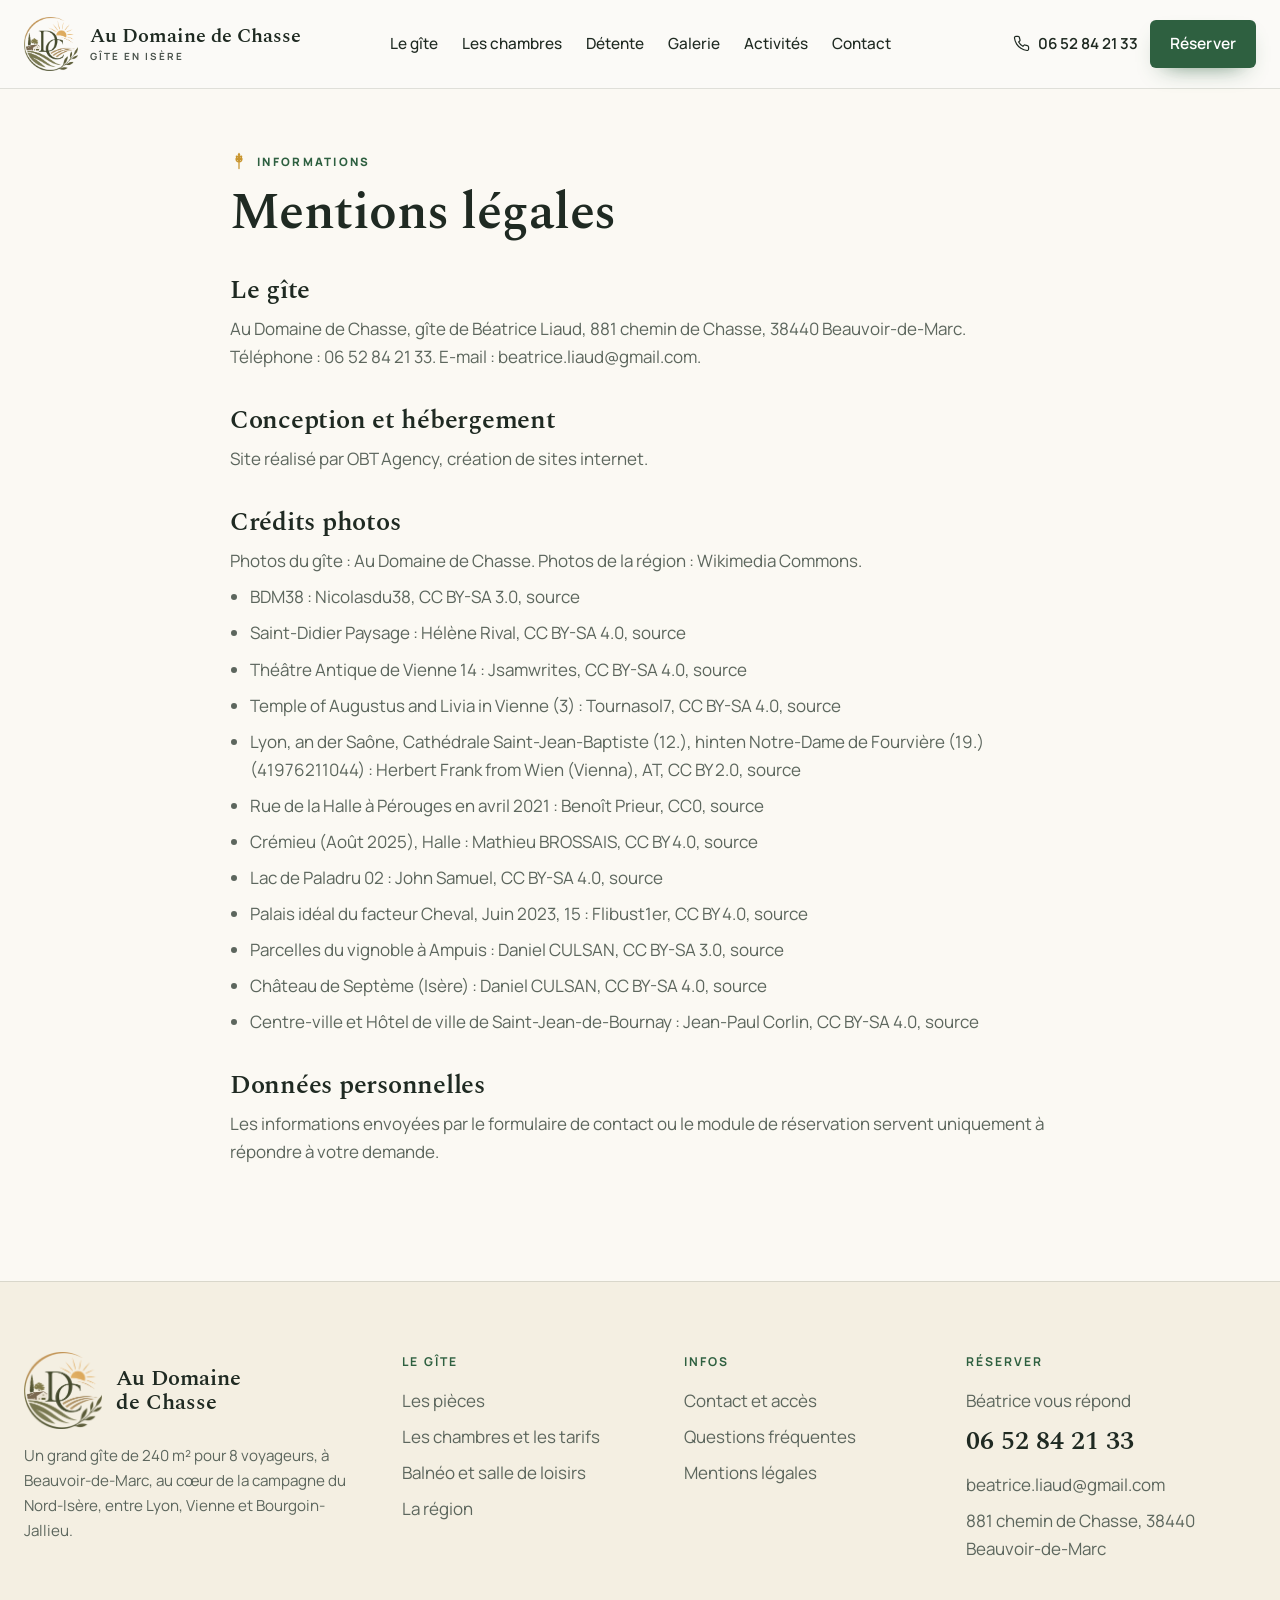
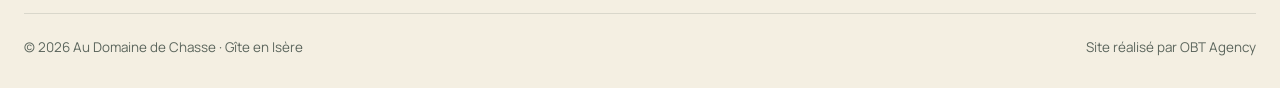
==== commit 90016418: "V2 : landing page façon T'Nature, V1 gardée sous v1/ Co-Authored-By: Claude Opus 5.5 <noreply@anthro" ====
--- a/mentions-legales.html
+++ b/mentions-legales.html
@@ -17,15 +17,11 @@
   <div class="conteneur barre">
     <a class="logo" href="index.html" aria-label="Au Domaine de Chasse, accueil"><span class="monogramme"><img class="blanc" src="images/logo-blanc.png" alt="" width="640" height="629"><img class="sombre" src="images/logo-couleur.png" alt="" width="640" height="629"></span><span class="nom">Au Domaine de Chasse<small>Gîte en Isère</small></span></a>
     <ul class="menu">
-      <li><a href="index.html">Accueil</a></li>
-      <li><a href="le-gite.html">Le gîte</a></li>
-      <li><a href="detente-et-loisirs.html">Détente et loisirs</a></li>
-      <li><a href="la-region.html">La région</a></li>
-      <li><a href="contact.html">Contact</a></li>
+      <li><a href="index.html#gite">Le gîte</a></li><li><a href="index.html#chambres">Les chambres</a></li><li><a href="index.html#detente">Détente</a></li><li><a href="index.html#galerie">Galerie</a></li><li><a href="index.html#activites">Activités</a></li><li><a href="index.html#contact">Contact</a></li>
     </ul>
     <div class="actions">
       <a class="tel-entete" href="tel:+33652842133"><svg viewBox="0 0 24 24" fill="none" stroke="currentColor" stroke-width="1.7" stroke-linecap="round" stroke-linejoin="round" aria-hidden="true"><path d="M22 16.9v3a2 2 0 0 1-2.2 2 19.8 19.8 0 0 1-8.6-3.1 19.5 19.5 0 0 1-6-6A19.8 19.8 0 0 1 2.1 4.2 2 2 0 0 1 4.1 2h3a2 2 0 0 1 2 1.7c.1 1 .4 1.9.7 2.8a2 2 0 0 1-.5 2.1L8 9.9a16 16 0 0 0 6 6l1.3-1.3a2 2 0 0 1 2.1-.4c.9.3 1.8.6 2.8.7a2 2 0 0 1 1.7 2z"/></svg><span>06 52 84 21 33</span></a>
-      <a class="btn btn-plein" href="contact.html#reserver" data-obt-reserve>Réserver</a>
+      <a class="btn btn-plein" href="index.html#contact" data-obt-reserve>Réserver</a>
       <button class="burger" aria-label="Menu" aria-expanded="false"><span></span></button>
     </div>
   </div>
@@ -54,8 +50,8 @@
         <a class="logo-pied" href="index.html"><img src="images/logo-couleur.png" alt="Au Domaine de Chasse" width="640" height="629"><span>Au Domaine<br>de Chasse</span></a>
         <p>Un grand gîte de 240 m² pour 8 voyageurs, à Beauvoir-de-Marc, au cœur de la campagne du Nord-Isère, entre Lyon, Vienne et Bourgoin-Jallieu.</p>
       </div>
-      <div><h4>Le gîte</h4><ul><li><a href="le-gite.html">Les pièces et les chambres</a></li><li><a href="detente-et-loisirs.html">Balnéo et salle de loisirs</a></li><li><a href="le-gite.html#tarifs">Tarifs</a></li><li><a href="la-region.html">La région</a></li></ul></div>
-      <div><h4>Infos</h4><ul><li><a href="contact.html">Contact et accès</a></li><li><a href="contact.html#questions">Questions fréquentes</a></li><li><a href="mentions-legales.html">Mentions légales</a></li></ul></div>
+      <div><h4>Le gîte</h4><ul><li><a href="index.html#gite">Les pièces</a></li><li><a href="index.html#chambres">Les chambres et les tarifs</a></li><li><a href="index.html#detente">Balnéo et salle de loisirs</a></li><li><a href="index.html#activites">La région</a></li></ul></div>
+      <div><h4>Infos</h4><ul><li><a href="index.html#contact">Contact et accès</a></li><li><a href="index.html#questions">Questions fréquentes</a></li><li><a href="mentions-legales.html">Mentions légales</a></li></ul></div>
       <div><h4>Réserver</h4><ul><li>Béatrice vous répond<a class="tel-pied" href="tel:+33652842133">06 52 84 21 33</a></li><li><a href="mailto:beatrice.liaud@gmail.com">beatrice.liaud@gmail.com</a></li><li>881 chemin de Chasse, 38440 Beauvoir-de-Marc</li></ul></div>
     </div>
     <div class="bas"><span>© 2026 Au Domaine de Chasse · Gîte en Isère</span><span>Site réalisé par OBT Agency</span></div>
@@ -63,7 +59,7 @@
 </footer>
 <nav class="barre-mobile" aria-label="Contact rapide">
   <a class="appeler" href="tel:+33652842133"><svg viewBox="0 0 24 24" fill="none" stroke="currentColor" stroke-width="1.7" stroke-linecap="round" stroke-linejoin="round" aria-hidden="true"><path d="M22 16.9v3a2 2 0 0 1-2.2 2 19.8 19.8 0 0 1-8.6-3.1 19.5 19.5 0 0 1-6-6A19.8 19.8 0 0 1 2.1 4.2 2 2 0 0 1 4.1 2h3a2 2 0 0 1 2 1.7c.1 1 .4 1.9.7 2.8a2 2 0 0 1-.5 2.1L8 9.9a16 16 0 0 0 6 6l1.3-1.3a2 2 0 0 1 2.1-.4c.9.3 1.8.6 2.8.7a2 2 0 0 1 1.7 2z"/></svg> Appeler</a>
-  <a href="contact.html#reserver" data-obt-reserve><svg viewBox="0 0 24 24" fill="none" stroke="currentColor" stroke-width="1.7" stroke-linecap="round" stroke-linejoin="round" aria-hidden="true"><rect x="3" y="5" width="18" height="16" rx="2"/><path d="M3 10h18M8 3v4M16 3v4M8 14h2M14 14h2M8 17h2"/></svg> Réserver</a>
+  <a href="index.html#contact" data-obt-reserve><svg viewBox="0 0 24 24" fill="none" stroke="currentColor" stroke-width="1.7" stroke-linecap="round" stroke-linejoin="round" aria-hidden="true"><rect x="3" y="5" width="18" height="16" rx="2"/><path d="M3 10h18M8 3v4M16 3v4M8 14h2M14 14h2M8 17h2"/></svg> Réserver</a>
 </nav>
 <script src="js/site.js"></script>
 <div data-obt-booking data-obt-key="demo-domaine-de-chasse" data-obt-api="https://demo-domaine-de-chasse.obt.invalid" data-obt-form-key="demo" data-obt-form-endpoint="https://demo-domaine-de-chasse.obt.invalid/envoi" data-obt-subject="Demande de réservation au Domaine de Chasse"></div>
--- a/css/style.css
+++ b/css/style.css
@@ -538,3 +538,36 @@
 @media (max-width:900px){.logo .monogramme{width:44px;height:44px}.entete .barre{height:70px}.espaces{grid-template-columns:1fr}.espace{min-height:340px}.hero .infos div{padding:12px 16px}}
 @media (max-width:600px){.pour-qui,.chambres,.reperes{grid-template-columns:1fr}.hero .infos{width:100%}.hero .infos div{flex:1 1 50%;border-bottom:1px solid var(--trait)}.hero .infos strong{font-size:1.2rem}.logo .nom small{display:none}.logo .nom{font-size:1rem}}
 .hero h1{max-width:19ch;font-size:clamp(2.4rem,4.6vw,4.2rem)}
+
+/* ===== V2 : landing page façon T'Nature (ajouté après la feuille de la V1, identique) ===== */
+html{scroll-padding-top:96px}
+.menu{gap:24px}
+.duo-texte .pieces{grid-template-columns:repeat(2,1fr);margin-top:26px}
+.duo-texte>button.btn{margin-top:26px}
+#chambres .chambres{margin-bottom:22px}
+.boutons-contact{margin-top:20px}
+.carte-cliquable{text-align:left;cursor:pointer;width:100%;padding:0;font:inherit;color:#fff}
+.espace .voir{display:inline-flex;align-items:center;gap:8px;margin-top:14px;font-weight:700;font-size:.9rem;border-bottom:1.5px solid rgba(255,255,255,.7);padding-bottom:2px}
+.espace .voir svg{width:16px;height:16px}
+.carte-cliquable:focus-visible{outline:3px solid var(--soleil);outline-offset:3px}
+/* Fenêtre de détail */
+dialog.modale{border:0;padding:0;background:transparent;max-width:min(1040px,94vw);width:100%;max-height:92vh;margin:auto;color:var(--encre)}
+dialog.modale::backdrop{background:rgba(14,22,16,.72);backdrop-filter:blur(3px)}
+.modale-boite{position:relative;background:var(--fond);border-radius:12px;overflow:auto;max-height:92vh;display:grid;grid-template-columns:1.1fr 1fr}
+.modale-photos{display:grid;gap:6px;grid-auto-rows:minmax(0,1fr);min-height:420px}
+.modale-photos img{width:100%;height:100%;object-fit:cover;min-height:0}
+.modale-photos.n3{grid-template-columns:1fr 1fr;grid-template-rows:1.4fr 1fr}
+.modale-photos.n3 img:first-child{grid-column:span 2}
+.modale-photos.n2{grid-template-rows:1.4fr 1fr}
+.modale-photos.n1 img{min-height:420px}
+.modale-texte{padding:clamp(26px,3.5vw,44px)}
+.modale-texte h3{font-size:clamp(1.7rem,2.6vw,2.2rem);margin-bottom:6px}
+.modale-texte p{color:var(--doux);margin-top:14px}
+.modale-texte p strong{color:var(--encre)}
+.modale-texte .titre-equip{font-family:var(--titre);font-size:1.25rem;margin-top:24px}
+.modale-texte .boutons{display:flex;flex-wrap:wrap;gap:10px;margin-top:26px}
+.modale-fermer{position:absolute;top:14px;right:14px;z-index:2;width:44px;height:44px;border-radius:50%;background:rgba(255,255,255,.95);display:grid;place-items:center;box-shadow:0 6px 20px -8px rgba(0,0,0,.4)}
+.modale-fermer svg{width:20px;height:20px}
+body.modale-ouverte{overflow:hidden}
+@media (max-width:900px){.modale-boite{grid-template-columns:1fr}.modale-photos{min-height:280px}.modale-photos.n1 img{min-height:280px}.menu{gap:4px}}
+@media (max-width:600px){.duo-texte .pieces{grid-template-columns:1fr 1fr}}
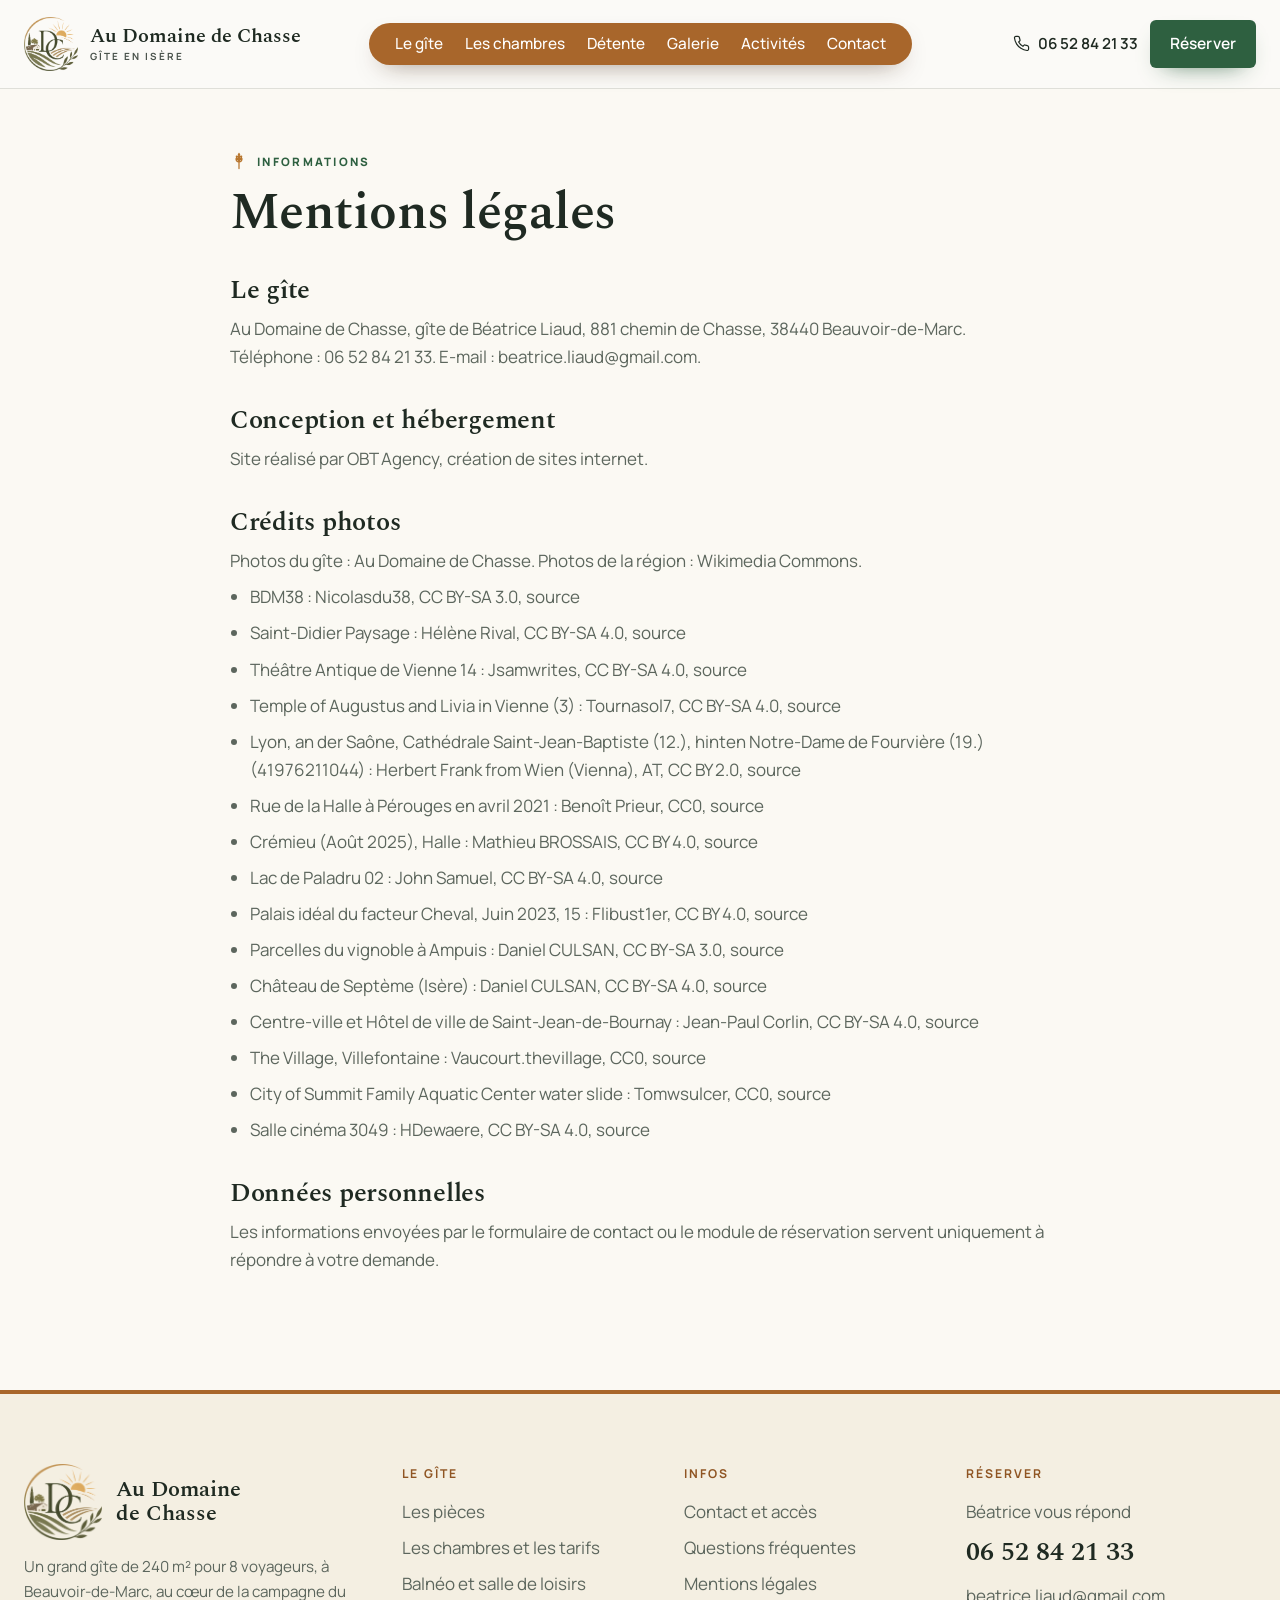
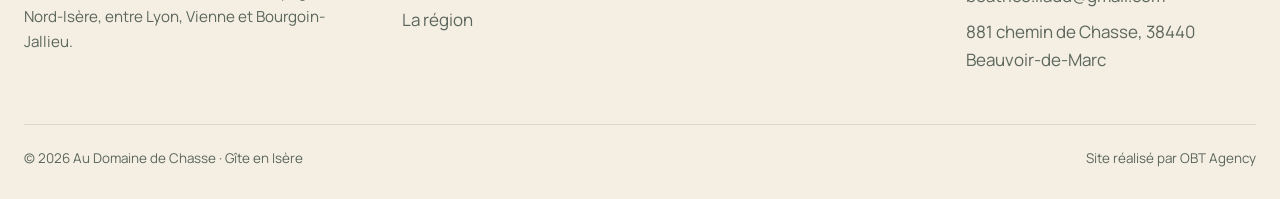
==== commit 36cccc7c: "Menu sur pastille ocre, activités The Village, Kinépolis et Ain'Pulse, trois photos retouchées Co-Au" ====
--- a/mentions-legales.html
+++ b/mentions-legales.html
@@ -37,7 +37,7 @@
     <p>Site réalisé par OBT Agency, création de sites internet.</p>
     <h2 id="credits">Crédits photos</h2>
     <p>Photos du gîte : Au Domaine de Chasse. Photos de la région : Wikimedia Commons.</p>
-    <ul><li>BDM38 : Nicolasdu38, CC BY-SA 3.0, <a href="https://commons.wikimedia.org/wiki/File:BDM38.jpg" target="_blank" rel="noopener">source</a></li><li>Saint-Didier Paysage : Hélène Rival, CC BY-SA 4.0, <a href="https://commons.wikimedia.org/wiki/File:Saint-Didier_Paysage.jpg" target="_blank" rel="noopener">source</a></li><li>Théâtre Antique de Vienne 14 : Jsamwrites, CC BY-SA 4.0, <a href="https://commons.wikimedia.org/wiki/File:Th%C3%A9%C3%A2tre_Antique_de_Vienne_14.jpg" target="_blank" rel="noopener">source</a></li><li>Temple of Augustus and Livia in Vienne (3) : Tournasol7, CC BY-SA 4.0, <a href="https://commons.wikimedia.org/wiki/File:Temple_of_Augustus_and_Livia_in_Vienne_(3).jpg" target="_blank" rel="noopener">source</a></li><li>Lyon, an der Saône, Cathédrale Saint-Jean-Baptiste (12.), hinten Notre-Dame de Fourvière (19.) (41976211044) : Herbert Frank from Wien (Vienna), AT, CC BY 2.0, <a href="https://commons.wikimedia.org/wiki/File:Lyon,_an_der_Sa%C3%B4ne,_Cath%C3%A9drale_Saint-Jean-Baptiste_(12.),_hinten_Notre-Dame_de_Fourvi%C3%A8re_(19.)_(41976211044).jpg" target="_blank" rel="noopener">source</a></li><li>Rue de la Halle à Pérouges en avril 2021 : Benoît Prieur, CC0, <a href="https://commons.wikimedia.org/wiki/File:Rue_de_la_Halle_%C3%A0_P%C3%A9rouges_en_avril_2021.jpg" target="_blank" rel="noopener">source</a></li><li>Crémieu (Août 2025), Halle : Mathieu BROSSAIS, CC BY 4.0, <a href="https://commons.wikimedia.org/wiki/File:Cr%C3%A9mieu_(Ao%C3%BBt_2025)_-_Halle.jpg" target="_blank" rel="noopener">source</a></li><li>Lac de Paladru 02 : John Samuel, CC BY-SA 4.0, <a href="https://commons.wikimedia.org/wiki/File:Lac_de_Paladru_02.jpg" target="_blank" rel="noopener">source</a></li><li>Palais idéal du facteur Cheval, Juin 2023, 15 : Flibust1er, CC BY 4.0, <a href="https://commons.wikimedia.org/wiki/File:Palais_id%C3%A9al_du_facteur_Cheval_-_Juin_2023_-_15.jpg" target="_blank" rel="noopener">source</a></li><li>Parcelles du vignoble à Ampuis : Daniel CULSAN, CC BY-SA 3.0, <a href="https://commons.wikimedia.org/wiki/File:Parcelles_du_vignoble_%C3%A0_Ampuis.jpg" target="_blank" rel="noopener">source</a></li><li>Château de Septème (Isère) : Daniel CULSAN, CC BY-SA 4.0, <a href="https://commons.wikimedia.org/wiki/File:Ch%C3%A2teau_de_Sept%C3%A8me_(Is%C3%A8re).JPG" target="_blank" rel="noopener">source</a></li><li>Centre-ville et Hôtel de ville de Saint-Jean-de-Bournay : Jean-Paul Corlin, CC BY-SA 4.0, <a href="https://commons.wikimedia.org/wiki/File:Centre-ville_et_H%C3%B4tel_de_ville_de_Saint-Jean-de-Bournay.jpg" target="_blank" rel="noopener">source</a></li></ul>
+    <ul><li>BDM38 : Nicolasdu38, CC BY-SA 3.0, <a href="https://commons.wikimedia.org/wiki/File:BDM38.jpg" target="_blank" rel="noopener">source</a></li><li>Saint-Didier Paysage : Hélène Rival, CC BY-SA 4.0, <a href="https://commons.wikimedia.org/wiki/File:Saint-Didier_Paysage.jpg" target="_blank" rel="noopener">source</a></li><li>Théâtre Antique de Vienne 14 : Jsamwrites, CC BY-SA 4.0, <a href="https://commons.wikimedia.org/wiki/File:Th%C3%A9%C3%A2tre_Antique_de_Vienne_14.jpg" target="_blank" rel="noopener">source</a></li><li>Temple of Augustus and Livia in Vienne (3) : Tournasol7, CC BY-SA 4.0, <a href="https://commons.wikimedia.org/wiki/File:Temple_of_Augustus_and_Livia_in_Vienne_(3).jpg" target="_blank" rel="noopener">source</a></li><li>Lyon, an der Saône, Cathédrale Saint-Jean-Baptiste (12.), hinten Notre-Dame de Fourvière (19.) (41976211044) : Herbert Frank from Wien (Vienna), AT, CC BY 2.0, <a href="https://commons.wikimedia.org/wiki/File:Lyon,_an_der_Sa%C3%B4ne,_Cath%C3%A9drale_Saint-Jean-Baptiste_(12.),_hinten_Notre-Dame_de_Fourvi%C3%A8re_(19.)_(41976211044).jpg" target="_blank" rel="noopener">source</a></li><li>Rue de la Halle à Pérouges en avril 2021 : Benoît Prieur, CC0, <a href="https://commons.wikimedia.org/wiki/File:Rue_de_la_Halle_%C3%A0_P%C3%A9rouges_en_avril_2021.jpg" target="_blank" rel="noopener">source</a></li><li>Crémieu (Août 2025), Halle : Mathieu BROSSAIS, CC BY 4.0, <a href="https://commons.wikimedia.org/wiki/File:Cr%C3%A9mieu_(Ao%C3%BBt_2025)_-_Halle.jpg" target="_blank" rel="noopener">source</a></li><li>Lac de Paladru 02 : John Samuel, CC BY-SA 4.0, <a href="https://commons.wikimedia.org/wiki/File:Lac_de_Paladru_02.jpg" target="_blank" rel="noopener">source</a></li><li>Palais idéal du facteur Cheval, Juin 2023, 15 : Flibust1er, CC BY 4.0, <a href="https://commons.wikimedia.org/wiki/File:Palais_id%C3%A9al_du_facteur_Cheval_-_Juin_2023_-_15.jpg" target="_blank" rel="noopener">source</a></li><li>Parcelles du vignoble à Ampuis : Daniel CULSAN, CC BY-SA 3.0, <a href="https://commons.wikimedia.org/wiki/File:Parcelles_du_vignoble_%C3%A0_Ampuis.jpg" target="_blank" rel="noopener">source</a></li><li>Château de Septème (Isère) : Daniel CULSAN, CC BY-SA 4.0, <a href="https://commons.wikimedia.org/wiki/File:Ch%C3%A2teau_de_Sept%C3%A8me_(Is%C3%A8re).JPG" target="_blank" rel="noopener">source</a></li><li>Centre-ville et Hôtel de ville de Saint-Jean-de-Bournay : Jean-Paul Corlin, CC BY-SA 4.0, <a href="https://commons.wikimedia.org/wiki/File:Centre-ville_et_H%C3%B4tel_de_ville_de_Saint-Jean-de-Bournay.jpg" target="_blank" rel="noopener">source</a></li><li>The Village, Villefontaine : Vaucourt.thevillage, CC0, <a href="https://commons.wikimedia.org/wiki/File:The_Village_-_Villefontaine.jpg" target="_blank" rel="noopener">source</a></li><li>City of Summit Family Aquatic Center water slide : Tomwsulcer, CC0, <a href="https://commons.wikimedia.org/wiki/File:City_of_Summit_Family_Aquatic_Center_water_slide.JPG" target="_blank" rel="noopener">source</a></li><li>Salle cinéma 3049 : HDewaere, CC BY-SA 4.0, <a href="https://commons.wikimedia.org/wiki/File:Salle_cin%C3%A9ma_3049.jpg" target="_blank" rel="noopener">source</a></li></ul>
     <h2>Données personnelles</h2>
     <p>Les informations envoyées par le formulaire de contact ou le module de réservation servent uniquement à répondre à votre demande.</p>
   </div>
--- a/css/style.css
+++ b/css/style.css
@@ -571,3 +571,18 @@
 body.modale-ouverte{overflow:hidden}
 @media (max-width:900px){.modale-boite{grid-template-columns:1fr}.modale-photos{min-height:280px}.modale-photos.n1 img{min-height:280px}.menu{gap:4px}}
 @media (max-width:600px){.duo-texte .pieces{grid-template-columns:1fr 1fr}}
+
+/* ===== 31/10/2026 : menu sur une pastille ocre arrondie (souhait de la cliente), rappels ocre à côté du vert ===== */
+:root{--ocre:#a8662b;--ocre-fonce:#8f5523;--soleil:#b8772f}
+.entete .menu{background:var(--ocre);color:#fff;border-radius:999px;padding:4px 26px;gap:22px;box-shadow:0 10px 26px -14px rgba(60,30,8,.7)}
+.entete .menu a{color:#fff}
+.entete .menu a::after{background:#fff}
+.chiffres{border-top-color:var(--ocre)}
+.pied{border-top:4px solid var(--ocre)}
+.pied h4{color:var(--ocre-fonce)}
+@media (max-width:1100px){.entete .menu{padding:4px 18px;gap:14px}}
+@media (max-width:900px){
+  .entete.menu-ouvert .menu{border-radius:0;background:var(--fond);padding:24px;box-shadow:none;border-top:4px solid var(--ocre);gap:4px}
+  .entete.menu-ouvert .menu a{color:var(--encre)}
+  .barre-mobile a:not(.appeler){color:var(--ocre-fonce)}
+}
